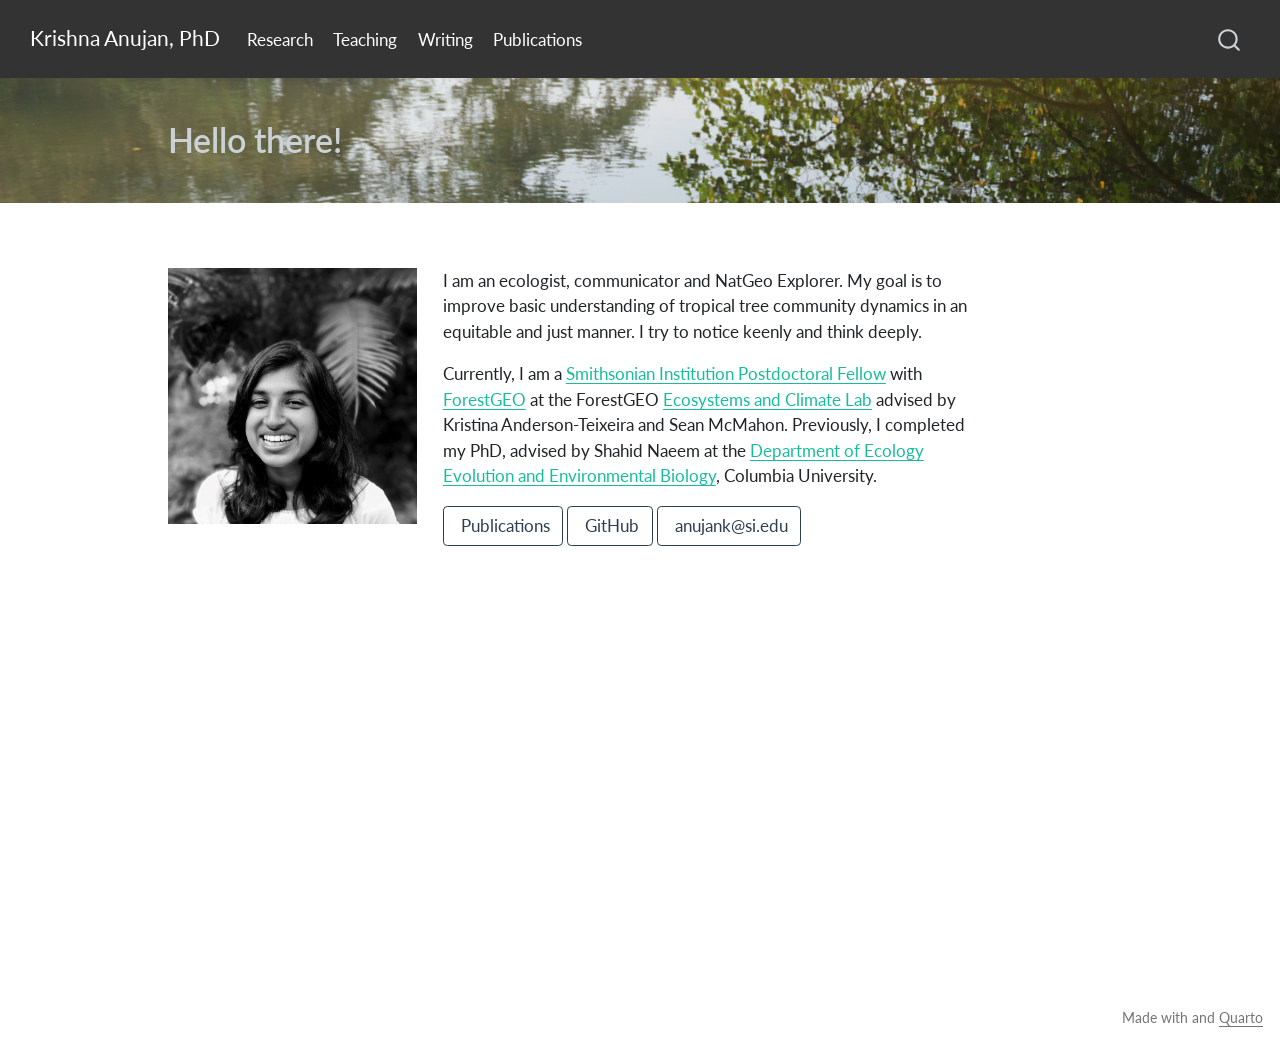
==== docs/index.html @ b7c8607e "added google analytics" ====
<!DOCTYPE html>
<html xmlns="http://www.w3.org/1999/xhtml" lang="en" xml:lang="en"><head>

<meta charset="utf-8">
<meta name="generator" content="quarto-1.6.40">

<meta name="viewport" content="width=device-width, initial-scale=1.0, user-scalable=yes">

<meta name="description" content="Krishna Anujan is a postdoctoral research fellow at the Smithsonian Institution">

<title>Krishna Anujan – Krishna Anujan, PhD</title>
<style>
code{white-space: pre-wrap;}
span.smallcaps{font-variant: small-caps;}
div.columns{display: flex; gap: min(4vw, 1.5em);}
div.column{flex: auto; overflow-x: auto;}
div.hanging-indent{margin-left: 1.5em; text-indent: -1.5em;}
ul.task-list{list-style: none;}
ul.task-list li input[type="checkbox"] {
  width: 0.8em;
  margin: 0 0.8em 0.2em -1em; /* quarto-specific, see https://github.com/quarto-dev/quarto-cli/issues/4556 */ 
  vertical-align: middle;
}
</style>


<script src="site_libs/quarto-nav/quarto-nav.js"></script>
<script src="site_libs/clipboard/clipboard.min.js"></script>
<script src="site_libs/quarto-search/autocomplete.umd.js"></script>
<script src="site_libs/quarto-search/fuse.min.js"></script>
<script src="site_libs/quarto-search/quarto-search.js"></script>
<meta name="quarto:offset" content="./">
<script src="site_libs/quarto-html/quarto.js"></script>
<script src="site_libs/quarto-html/popper.min.js"></script>
<script src="site_libs/quarto-html/tippy.umd.min.js"></script>
<script src="site_libs/quarto-html/anchor.min.js"></script>
<link href="site_libs/quarto-html/tippy.css" rel="stylesheet">
<link href="site_libs/quarto-html/quarto-syntax-highlighting-549806ee2085284f45b00abea8c6df48.css" rel="stylesheet" id="quarto-text-highlighting-styles">
<script src="site_libs/bootstrap/bootstrap.min.js"></script>
<link href="site_libs/bootstrap/bootstrap-icons.css" rel="stylesheet">
<link href="site_libs/bootstrap/bootstrap-f3c2ea88cadbcfb37ba28ffa2c97cfc1.min.css" rel="stylesheet" append-hash="true" id="quarto-bootstrap" data-mode="light">
<link href="site_libs/quarto-contrib/fontawesome6-1.2.0/all.min.css" rel="stylesheet">
<link href="site_libs/quarto-contrib/fontawesome6-1.2.0/latex-fontsize.css" rel="stylesheet">
<script src="site_libs/quarto-contrib/iconify-2.1.0/iconify-icon.min.js"></script>
<script id="quarto-search-options" type="application/json">{
  "location": "navbar",
  "copy-button": false,
  "collapse-after": 3,
  "panel-placement": "end",
  "type": "overlay",
  "limit": 50,
  "keyboard-shortcut": [
    "f",
    "/",
    "s"
  ],
  "show-item-context": false,
  "language": {
    "search-no-results-text": "No results",
    "search-matching-documents-text": "matching documents",
    "search-copy-link-title": "Copy link to search",
    "search-hide-matches-text": "Hide additional matches",
    "search-more-match-text": "more match in this document",
    "search-more-matches-text": "more matches in this document",
    "search-clear-button-title": "Clear",
    "search-text-placeholder": "",
    "search-detached-cancel-button-title": "Cancel",
    "search-submit-button-title": "Submit",
    "search-label": "Search"
  }
}</script>
<script async="" src="https://www.googletagmanager.com/gtag/js?id=G-GZK4DVYK6T"></script>

<script type="text/javascript">

window.dataLayer = window.dataLayer || [];
function gtag(){dataLayer.push(arguments);}
gtag('js', new Date());
gtag('config', 'G-GZK4DVYK6T', { 'anonymize_ip': true});
</script>
<style>

      .quarto-title-block .quarto-title-banner {
        background-image: url(files/profiles/reflection.jpg);
background-size: cover;
      }
</style>


<link rel="stylesheet" href="styles.css">
</head>

<body class="nav-fixed">

<div id="quarto-search-results"></div>
  <header id="quarto-header" class="headroom fixed-top quarto-banner">
    <nav class="navbar navbar-expand-lg " data-bs-theme="dark">
      <div class="navbar-container container-fluid">
      <div class="navbar-brand-container mx-auto">
    <a class="navbar-brand" href="./index.html">
    <span class="navbar-title">Krishna Anujan, PhD</span>
    </a>
  </div>
            <div id="quarto-search" class="" title="Search"></div>
          <button class="navbar-toggler" type="button" data-bs-toggle="collapse" data-bs-target="#navbarCollapse" aria-controls="navbarCollapse" role="menu" aria-expanded="false" aria-label="Toggle navigation" onclick="if (window.quartoToggleHeadroom) { window.quartoToggleHeadroom(); }">
  <span class="navbar-toggler-icon"></span>
</button>
          <div class="collapse navbar-collapse" id="navbarCollapse">
            <ul class="navbar-nav navbar-nav-scroll me-auto">
  <li class="nav-item">
    <a class="nav-link" href="./research.html"> 
<span class="menu-text">Research</span></a>
  </li>  
  <li class="nav-item">
    <a class="nav-link" href="./teaching.html"> 
<span class="menu-text">Teaching</span></a>
  </li>  
  <li class="nav-item">
    <a class="nav-link" href="./writing.html"> 
<span class="menu-text">Writing</span></a>
  </li>  
  <li class="nav-item">
    <a class="nav-link" href="./publications.html"> 
<span class="menu-text">Publications</span></a>
  </li>  
</ul>
            <ul class="navbar-nav navbar-nav-scroll ms-auto">
  <li class="nav-item">
    <a class="nav-link" href="mailto:anujank@si.edu"> 
<span class="menu-text"><iconify-icon role="img" inline="" icon="bi:envelope" style="font-size: 1.1em;" aria-label="Icon envelope from bi Iconify.design set." title="E-mail"></iconify-icon></span></a>
  </li>  
  <li class="nav-item">
    <a class="nav-link" href="https://github.com/krishnaanujan" rel="me"> 
<span class="menu-text"><iconify-icon role="img" inline="" icon="bi:github" style="font-size: 1.1em;" aria-label="Icon github from bi Iconify.design set." title="GitHub"></iconify-icon></span></a>
  </li>  
</ul>
          </div> <!-- /navcollapse -->
            <div class="quarto-navbar-tools">
</div>
      </div> <!-- /container-fluid -->
    </nav>
</header>
<!-- content -->
<header id="title-block-header" class="quarto-title-block default home page-columns page-full">
  <div class="quarto-title-banner page-columns page-full">
    <div class="quarto-title column-body">
      <h1 class="title">Hello there!</h1>
                      </div>
  </div>
    
  
  <div class="quarto-title-meta">

      
    
      
    </div>
    
  
  </header><div id="quarto-content" class="quarto-container page-columns page-rows-contents page-layout-article page-navbar">
<!-- sidebar -->
<!-- margin-sidebar -->
    <div id="quarto-margin-sidebar" class="sidebar margin-sidebar zindex-bottom">
        
    </div>
<!-- main -->
<main class="content quarto-banner-title-block" id="quarto-document-content">





<div class="grid">
<div class="g-col-12 g-col-sm-4">
<p><a href=".\about"><img src=".\files/profiles/profile_bw.jpg" class="img-fluid"></a></p>
<!--  [About me](/about) -->
<!--  [Publications](/publications) -->
</div>
<div class="g-col-12 g-col-sm-8">
<p>I am an ecologist, communicator and NatGeo Explorer. My goal is to improve basic understanding of tropical tree community dynamics in an equitable and just manner. I try to notice keenly and think deeply. <!-- I have been working consistently to bridge gaps between science and society, both through academic research on forest dynamics, mentorship and by working to strengthen human-nature connections through creative communication. --></p>
<p>Currently, I am a <a href="https://fellowships.si.edu/opportunity/smithsonian-institution-fellowship-program-sifp">Smithsonian Institution Postdoctoral Fellow</a> with <a href="https://forestgeo.si.edu/">ForestGEO</a> at the ForestGEO <a href="https://sites.google.com/site/forestecoclimlab/home">Ecosystems and Climate Lab</a> advised by Kristina Anderson-Teixeira and Sean McMahon. Previously, I completed my PhD, advised by Shahid Naeem at the <a href="https://e3b.columbia.edu/">Department of Ecology Evolution and Environmental Biology</a>, Columbia University.</p>
<p><a href="https://scholar.google.com/citations?user=6kEpMSEAAAAJ&amp;hl=en" class="btn btn-outline-primary"><iconify-icon role="img" inline="" icon="academicons:google-scholar-square" style="font-size: 1.1em;" aria-label="Icon google-scholar-square from academicons Iconify.design set." title="Publications"></iconify-icon> Publications</a> <a href="https://github.com/krishnaanujan" class="btn btn-outline-primary"><iconify-icon role="img" inline="" icon="bi:github" style="font-size: 1.1em;" aria-label="Icon github from bi Iconify.design set." title="GitHub"></iconify-icon> GitHub</a> <a href="mailto:anujank@si.edu" class="btn btn-outline-primary"><iconify-icon role="img" inline="" icon="bi:envelope" style="font-size: 1.1em;" aria-label="Icon envelope from bi Iconify.design set." title="E-mail"></iconify-icon> anujank@si.edu</a></p>
</div>
</div>



</main> <!-- /main -->
<script id="quarto-html-after-body" type="application/javascript">
window.document.addEventListener("DOMContentLoaded", function (event) {
  const toggleBodyColorMode = (bsSheetEl) => {
    const mode = bsSheetEl.getAttribute("data-mode");
    const bodyEl = window.document.querySelector("body");
    if (mode === "dark") {
      bodyEl.classList.add("quarto-dark");
      bodyEl.classList.remove("quarto-light");
    } else {
      bodyEl.classList.add("quarto-light");
      bodyEl.classList.remove("quarto-dark");
    }
  }
  const toggleBodyColorPrimary = () => {
    const bsSheetEl = window.document.querySelector("link#quarto-bootstrap");
    if (bsSheetEl) {
      toggleBodyColorMode(bsSheetEl);
    }
  }
  toggleBodyColorPrimary();  
  const icon = "";
  const anchorJS = new window.AnchorJS();
  anchorJS.options = {
    placement: 'right',
    icon: icon
  };
  anchorJS.add('.anchored');
  const isCodeAnnotation = (el) => {
    for (const clz of el.classList) {
      if (clz.startsWith('code-annotation-')) {                     
        return true;
      }
    }
    return false;
  }
  const onCopySuccess = function(e) {
    // button target
    const button = e.trigger;
    // don't keep focus
    button.blur();
    // flash "checked"
    button.classList.add('code-copy-button-checked');
    var currentTitle = button.getAttribute("title");
    button.setAttribute("title", "Copied!");
    let tooltip;
    if (window.bootstrap) {
      button.setAttribute("data-bs-toggle", "tooltip");
      button.setAttribute("data-bs-placement", "left");
      button.setAttribute("data-bs-title", "Copied!");
      tooltip = new bootstrap.Tooltip(button, 
        { trigger: "manual", 
          customClass: "code-copy-button-tooltip",
          offset: [0, -8]});
      tooltip.show();    
    }
    setTimeout(function() {
      if (tooltip) {
        tooltip.hide();
        button.removeAttribute("data-bs-title");
        button.removeAttribute("data-bs-toggle");
        button.removeAttribute("data-bs-placement");
      }
      button.setAttribute("title", currentTitle);
      button.classList.remove('code-copy-button-checked');
    }, 1000);
    // clear code selection
    e.clearSelection();
  }
  const getTextToCopy = function(trigger) {
      const codeEl = trigger.previousElementSibling.cloneNode(true);
      for (const childEl of codeEl.children) {
        if (isCodeAnnotation(childEl)) {
          childEl.remove();
        }
      }
      return codeEl.innerText;
  }
  const clipboard = new window.ClipboardJS('.code-copy-button:not([data-in-quarto-modal])', {
    text: getTextToCopy
  });
  clipboard.on('success', onCopySuccess);
  if (window.document.getElementById('quarto-embedded-source-code-modal')) {
    const clipboardModal = new window.ClipboardJS('.code-copy-button[data-in-quarto-modal]', {
      text: getTextToCopy,
      container: window.document.getElementById('quarto-embedded-source-code-modal')
    });
    clipboardModal.on('success', onCopySuccess);
  }
    var localhostRegex = new RegExp(/^(?:http|https):\/\/localhost\:?[0-9]*\//);
    var mailtoRegex = new RegExp(/^mailto:/);
      var filterRegex = new RegExp('/' + window.location.host + '/');
    var isInternal = (href) => {
        return filterRegex.test(href) || localhostRegex.test(href) || mailtoRegex.test(href);
    }
    // Inspect non-navigation links and adorn them if external
 	var links = window.document.querySelectorAll('a[href]:not(.nav-link):not(.navbar-brand):not(.toc-action):not(.sidebar-link):not(.sidebar-item-toggle):not(.pagination-link):not(.no-external):not([aria-hidden]):not(.dropdown-item):not(.quarto-navigation-tool):not(.about-link)');
    for (var i=0; i<links.length; i++) {
      const link = links[i];
      if (!isInternal(link.href)) {
        // undo the damage that might have been done by quarto-nav.js in the case of
        // links that we want to consider external
        if (link.dataset.originalHref !== undefined) {
          link.href = link.dataset.originalHref;
        }
      }
    }
  function tippyHover(el, contentFn, onTriggerFn, onUntriggerFn) {
    const config = {
      allowHTML: true,
      maxWidth: 500,
      delay: 100,
      arrow: false,
      appendTo: function(el) {
          return el.parentElement;
      },
      interactive: true,
      interactiveBorder: 10,
      theme: 'quarto',
      placement: 'bottom-start',
    };
    if (contentFn) {
      config.content = contentFn;
    }
    if (onTriggerFn) {
      config.onTrigger = onTriggerFn;
    }
    if (onUntriggerFn) {
      config.onUntrigger = onUntriggerFn;
    }
    window.tippy(el, config); 
  }
  const noterefs = window.document.querySelectorAll('a[role="doc-noteref"]');
  for (var i=0; i<noterefs.length; i++) {
    const ref = noterefs[i];
    tippyHover(ref, function() {
      // use id or data attribute instead here
      let href = ref.getAttribute('data-footnote-href') || ref.getAttribute('href');
      try { href = new URL(href).hash; } catch {}
      const id = href.replace(/^#\/?/, "");
      const note = window.document.getElementById(id);
      if (note) {
        return note.innerHTML;
      } else {
        return "";
      }
    });
  }
  const xrefs = window.document.querySelectorAll('a.quarto-xref');
  const processXRef = (id, note) => {
    // Strip column container classes
    const stripColumnClz = (el) => {
      el.classList.remove("page-full", "page-columns");
      if (el.children) {
        for (const child of el.children) {
          stripColumnClz(child);
        }
      }
    }
    stripColumnClz(note)
    if (id === null || id.startsWith('sec-')) {
      // Special case sections, only their first couple elements
      const container = document.createElement("div");
      if (note.children && note.children.length > 2) {
        container.appendChild(note.children[0].cloneNode(true));
        for (let i = 1; i < note.children.length; i++) {
          const child = note.children[i];
          if (child.tagName === "P" && child.innerText === "") {
            continue;
          } else {
            container.appendChild(child.cloneNode(true));
            break;
          }
        }
        if (window.Quarto?.typesetMath) {
          window.Quarto.typesetMath(container);
        }
        return container.innerHTML
      } else {
        if (window.Quarto?.typesetMath) {
          window.Quarto.typesetMath(note);
        }
        return note.innerHTML;
      }
    } else {
      // Remove any anchor links if they are present
      const anchorLink = note.querySelector('a.anchorjs-link');
      if (anchorLink) {
        anchorLink.remove();
      }
      if (window.Quarto?.typesetMath) {
        window.Quarto.typesetMath(note);
      }
      if (note.classList.contains("callout")) {
        return note.outerHTML;
      } else {
        return note.innerHTML;
      }
    }
  }
  for (var i=0; i<xrefs.length; i++) {
    const xref = xrefs[i];
    tippyHover(xref, undefined, function(instance) {
      instance.disable();
      let url = xref.getAttribute('href');
      let hash = undefined; 
      if (url.startsWith('#')) {
        hash = url;
      } else {
        try { hash = new URL(url).hash; } catch {}
      }
      if (hash) {
        const id = hash.replace(/^#\/?/, "");
        const note = window.document.getElementById(id);
        if (note !== null) {
          try {
            const html = processXRef(id, note.cloneNode(true));
            instance.setContent(html);
          } finally {
            instance.enable();
            instance.show();
          }
        } else {
          // See if we can fetch this
          fetch(url.split('#')[0])
          .then(res => res.text())
          .then(html => {
            const parser = new DOMParser();
            const htmlDoc = parser.parseFromString(html, "text/html");
            const note = htmlDoc.getElementById(id);
            if (note !== null) {
              const html = processXRef(id, note);
              instance.setContent(html);
            } 
          }).finally(() => {
            instance.enable();
            instance.show();
          });
        }
      } else {
        // See if we can fetch a full url (with no hash to target)
        // This is a special case and we should probably do some content thinning / targeting
        fetch(url)
        .then(res => res.text())
        .then(html => {
          const parser = new DOMParser();
          const htmlDoc = parser.parseFromString(html, "text/html");
          const note = htmlDoc.querySelector('main.content');
          if (note !== null) {
            // This should only happen for chapter cross references
            // (since there is no id in the URL)
            // remove the first header
            if (note.children.length > 0 && note.children[0].tagName === "HEADER") {
              note.children[0].remove();
            }
            const html = processXRef(null, note);
            instance.setContent(html);
          } 
        }).finally(() => {
          instance.enable();
          instance.show();
        });
      }
    }, function(instance) {
    });
  }
      let selectedAnnoteEl;
      const selectorForAnnotation = ( cell, annotation) => {
        let cellAttr = 'data-code-cell="' + cell + '"';
        let lineAttr = 'data-code-annotation="' +  annotation + '"';
        const selector = 'span[' + cellAttr + '][' + lineAttr + ']';
        return selector;
      }
      const selectCodeLines = (annoteEl) => {
        const doc = window.document;
        const targetCell = annoteEl.getAttribute("data-target-cell");
        const targetAnnotation = annoteEl.getAttribute("data-target-annotation");
        const annoteSpan = window.document.querySelector(selectorForAnnotation(targetCell, targetAnnotation));
        const lines = annoteSpan.getAttribute("data-code-lines").split(",");
        const lineIds = lines.map((line) => {
          return targetCell + "-" + line;
        })
        let top = null;
        let height = null;
        let parent = null;
        if (lineIds.length > 0) {
            //compute the position of the single el (top and bottom and make a div)
            const el = window.document.getElementById(lineIds[0]);
            top = el.offsetTop;
            height = el.offsetHeight;
            parent = el.parentElement.parentElement;
          if (lineIds.length > 1) {
            const lastEl = window.document.getElementById(lineIds[lineIds.length - 1]);
            const bottom = lastEl.offsetTop + lastEl.offsetHeight;
            height = bottom - top;
          }
          if (top !== null && height !== null && parent !== null) {
            // cook up a div (if necessary) and position it 
            let div = window.document.getElementById("code-annotation-line-highlight");
            if (div === null) {
              div = window.document.createElement("div");
              div.setAttribute("id", "code-annotation-line-highlight");
              div.style.position = 'absolute';
              parent.appendChild(div);
            }
            div.style.top = top - 2 + "px";
            div.style.height = height + 4 + "px";
            div.style.left = 0;
            let gutterDiv = window.document.getElementById("code-annotation-line-highlight-gutter");
            if (gutterDiv === null) {
              gutterDiv = window.document.createElement("div");
              gutterDiv.setAttribute("id", "code-annotation-line-highlight-gutter");
              gutterDiv.style.position = 'absolute';
              const codeCell = window.document.getElementById(targetCell);
              const gutter = codeCell.querySelector('.code-annotation-gutter');
              gutter.appendChild(gutterDiv);
            }
            gutterDiv.style.top = top - 2 + "px";
            gutterDiv.style.height = height + 4 + "px";
          }
          selectedAnnoteEl = annoteEl;
        }
      };
      const unselectCodeLines = () => {
        const elementsIds = ["code-annotation-line-highlight", "code-annotation-line-highlight-gutter"];
        elementsIds.forEach((elId) => {
          const div = window.document.getElementById(elId);
          if (div) {
            div.remove();
          }
        });
        selectedAnnoteEl = undefined;
      };
        // Handle positioning of the toggle
    window.addEventListener(
      "resize",
      throttle(() => {
        elRect = undefined;
        if (selectedAnnoteEl) {
          selectCodeLines(selectedAnnoteEl);
        }
      }, 10)
    );
    function throttle(fn, ms) {
    let throttle = false;
    let timer;
      return (...args) => {
        if(!throttle) { // first call gets through
            fn.apply(this, args);
            throttle = true;
        } else { // all the others get throttled
            if(timer) clearTimeout(timer); // cancel #2
            timer = setTimeout(() => {
              fn.apply(this, args);
              timer = throttle = false;
            }, ms);
        }
      };
    }
      // Attach click handler to the DT
      const annoteDls = window.document.querySelectorAll('dt[data-target-cell]');
      for (const annoteDlNode of annoteDls) {
        annoteDlNode.addEventListener('click', (event) => {
          const clickedEl = event.target;
          if (clickedEl !== selectedAnnoteEl) {
            unselectCodeLines();
            const activeEl = window.document.querySelector('dt[data-target-cell].code-annotation-active');
            if (activeEl) {
              activeEl.classList.remove('code-annotation-active');
            }
            selectCodeLines(clickedEl);
            clickedEl.classList.add('code-annotation-active');
          } else {
            // Unselect the line
            unselectCodeLines();
            clickedEl.classList.remove('code-annotation-active');
          }
        });
      }
  const findCites = (el) => {
    const parentEl = el.parentElement;
    if (parentEl) {
      const cites = parentEl.dataset.cites;
      if (cites) {
        return {
          el,
          cites: cites.split(' ')
        };
      } else {
        return findCites(el.parentElement)
      }
    } else {
      return undefined;
    }
  };
  var bibliorefs = window.document.querySelectorAll('a[role="doc-biblioref"]');
  for (var i=0; i<bibliorefs.length; i++) {
    const ref = bibliorefs[i];
    const citeInfo = findCites(ref);
    if (citeInfo) {
      tippyHover(citeInfo.el, function() {
        var popup = window.document.createElement('div');
        citeInfo.cites.forEach(function(cite) {
          var citeDiv = window.document.createElement('div');
          citeDiv.classList.add('hanging-indent');
          citeDiv.classList.add('csl-entry');
          var biblioDiv = window.document.getElementById('ref-' + cite);
          if (biblioDiv) {
            citeDiv.innerHTML = biblioDiv.innerHTML;
          }
          popup.appendChild(citeDiv);
        });
        return popup.innerHTML;
      });
    }
  }
});
</script>
</div> <!-- /content -->
<footer class="footer">
  <div class="nav-footer">
    <div class="nav-footer-left">
      &nbsp;
    </div>   
    <div class="nav-footer-center">
      &nbsp;
    </div>
    <div class="nav-footer-right">
<p><span class="faux-block">Made with <i class="fa-brands fa-r-project" aria-label="r-project"></i> and <a href="https://quarto.org/">Quarto</a></span></p>
</div>
  </div>
</footer>




</body></html>
---- docs/site_libs/quarto-html/tippy.css ----
.tippy-box[data-animation=fade][data-state=hidden]{opacity:0}[data-tippy-root]{max-width:calc(100vw - 10px)}.tippy-box{position:relative;background-color:#333;color:#fff;border-radius:4px;font-size:14px;line-height:1.4;white-space:normal;outline:0;transition-property:transform,visibility,opacity}.tippy-box[data-placement^=top]>.tippy-arrow{bottom:0}.tippy-box[data-placement^=top]>.tippy-arrow:before{bottom:-7px;left:0;border-width:8px 8px 0;border-top-color:initial;transform-origin:center top}.tippy-box[data-placement^=bottom]>.tippy-arrow{top:0}.tippy-box[data-placement^=bottom]>.tippy-arrow:before{top:-7px;left:0;border-width:0 8px 8px;border-bottom-color:initial;transform-origin:center bottom}.tippy-box[data-placement^=left]>.tippy-arrow{right:0}.tippy-box[data-placement^=left]>.tippy-arrow:before{border-width:8px 0 8px 8px;border-left-color:initial;right:-7px;transform-origin:center left}.tippy-box[data-placement^=right]>.tippy-arrow{left:0}.tippy-box[data-placement^=right]>.tippy-arrow:before{left:-7px;border-width:8px 8px 8px 0;border-right-color:initial;transform-origin:center right}.tippy-box[data-inertia][data-state=visible]{transition-timing-function:cubic-bezier(.54,1.5,.38,1.11)}.tippy-arrow{width:16px;height:16px;color:#333}.tippy-arrow:before{content:"";position:absolute;border-color:transparent;border-style:solid}.tippy-content{position:relative;padding:5px 9px;z-index:1}
---- docs/site_libs/quarto-html/quarto-syntax-highlighting-549806ee2085284f45b00abea8c6df48.css ----
/* quarto syntax highlight colors */
:root {
  --quarto-hl-ot-color: #003B4F;
  --quarto-hl-at-color: #657422;
  --quarto-hl-ss-color: #20794D;
  --quarto-hl-an-color: #5E5E5E;
  --quarto-hl-fu-color: #4758AB;
  --quarto-hl-st-color: #20794D;
  --quarto-hl-cf-color: #003B4F;
  --quarto-hl-op-color: #5E5E5E;
  --quarto-hl-er-color: #AD0000;
  --quarto-hl-bn-color: #AD0000;
  --quarto-hl-al-color: #AD0000;
  --quarto-hl-va-color: #111111;
  --quarto-hl-bu-color: inherit;
  --quarto-hl-ex-color: inherit;
  --quarto-hl-pp-color: #AD0000;
  --quarto-hl-in-color: #5E5E5E;
  --quarto-hl-vs-color: #20794D;
  --quarto-hl-wa-color: #5E5E5E;
  --quarto-hl-do-color: #5E5E5E;
  --quarto-hl-im-color: #00769E;
  --quarto-hl-ch-color: #20794D;
  --quarto-hl-dt-color: #AD0000;
  --quarto-hl-fl-color: #AD0000;
  --quarto-hl-co-color: #5E5E5E;
  --quarto-hl-cv-color: #5E5E5E;
  --quarto-hl-cn-color: #8f5902;
  --quarto-hl-sc-color: #5E5E5E;
  --quarto-hl-dv-color: #AD0000;
  --quarto-hl-kw-color: #003B4F;
}

/* other quarto variables */
:root {
  --quarto-font-monospace: SFMono-Regular, Menlo, Monaco, Consolas, "Liberation Mono", "Courier New", monospace;
}

pre > code.sourceCode > span {
  color: #003B4F;
}

code span {
  color: #003B4F;
}

code.sourceCode > span {
  color: #003B4F;
}

div.sourceCode,
div.sourceCode pre.sourceCode {
  color: #003B4F;
}

code span.ot {
  color: #003B4F;
  font-style: inherit;
}

code span.at {
  color: #657422;
  font-style: inherit;
}

code span.ss {
  color: #20794D;
  font-style: inherit;
}

code span.an {
  color: #5E5E5E;
  font-style: inherit;
}

code span.fu {
  color: #4758AB;
  font-style: inherit;
}

code span.st {
  color: #20794D;
  font-style: inherit;
}

code span.cf {
  color: #003B4F;
  font-weight: bold;
  font-style: inherit;
}

code span.op {
  color: #5E5E5E;
  font-style: inherit;
}

code span.er {
  color: #AD0000;
  font-style: inherit;
}

code span.bn {
  color: #AD0000;
  font-style: inherit;
}

code span.al {
  color: #AD0000;
  font-style: inherit;
}

code span.va {
  color: #111111;
  font-style: inherit;
}

code span.bu {
  font-style: inherit;
}

code span.ex {
  font-style: inherit;
}

code span.pp {
  color: #AD0000;
  font-style: inherit;
}

code span.in {
  color: #5E5E5E;
  font-style: inherit;
}

code span.vs {
  color: #20794D;
  font-style: inherit;
}

code span.wa {
  color: #5E5E5E;
  font-style: italic;
}

code span.do {
  color: #5E5E5E;
  font-style: italic;
}

code span.im {
  color: #00769E;
  font-style: inherit;
}

code span.ch {
  color: #20794D;
  font-style: inherit;
}

code span.dt {
  color: #AD0000;
  font-style: inherit;
}

code span.fl {
  color: #AD0000;
  font-style: inherit;
}

code span.co {
  color: #5E5E5E;
  font-style: inherit;
}

code span.cv {
  color: #5E5E5E;
  font-style: italic;
}

code span.cn {
  color: #8f5902;
  font-style: inherit;
}

code span.sc {
  color: #5E5E5E;
  font-style: inherit;
}

code span.dv {
  color: #AD0000;
  font-style: inherit;
}

code span.kw {
  color: #003B4F;
  font-weight: bold;
  font-style: inherit;
}

.prevent-inlining {
  content: "</";
}

/*# sourceMappingURL=ae99138f4fbc2fb4c9f5e5cd69c22459.css.map */
---- docs/site_libs/quarto-contrib/fontawesome6-1.2.0/latex-fontsize.css ----
.fa-tiny {
  font-size: 0.5em;
}
.fa-scriptsize {
  font-size: 0.7em;
}
.fa-footnotesize {
  font-size: 0.8em;
}
.fa-small {
  font-size: 0.9em;
}
.fa-normalsize {
  font-size: 1em;
}
.fa-large {
  font-size: 1.2em;
}
.fa-Large {
  font-size: 1.5em;
}
.fa-LARGE {
  font-size: 1.75em;
}
.fa-huge {
  font-size: 2em;
}
.fa-Huge {
  font-size: 2.5em;
}
---- docs/styles.css ----
/* css styles */

/* Navbar styles */
.navbar {
    background-color: #333;
    /* Navbar background color */
    color: #fff;
    /* Navbar text color */
}

.navbar a {
    color: #fff;
    /* Navbar link color */
}

.navbar a:hover {
    color: #ddd;
    /* Navbar link color on hover */
}
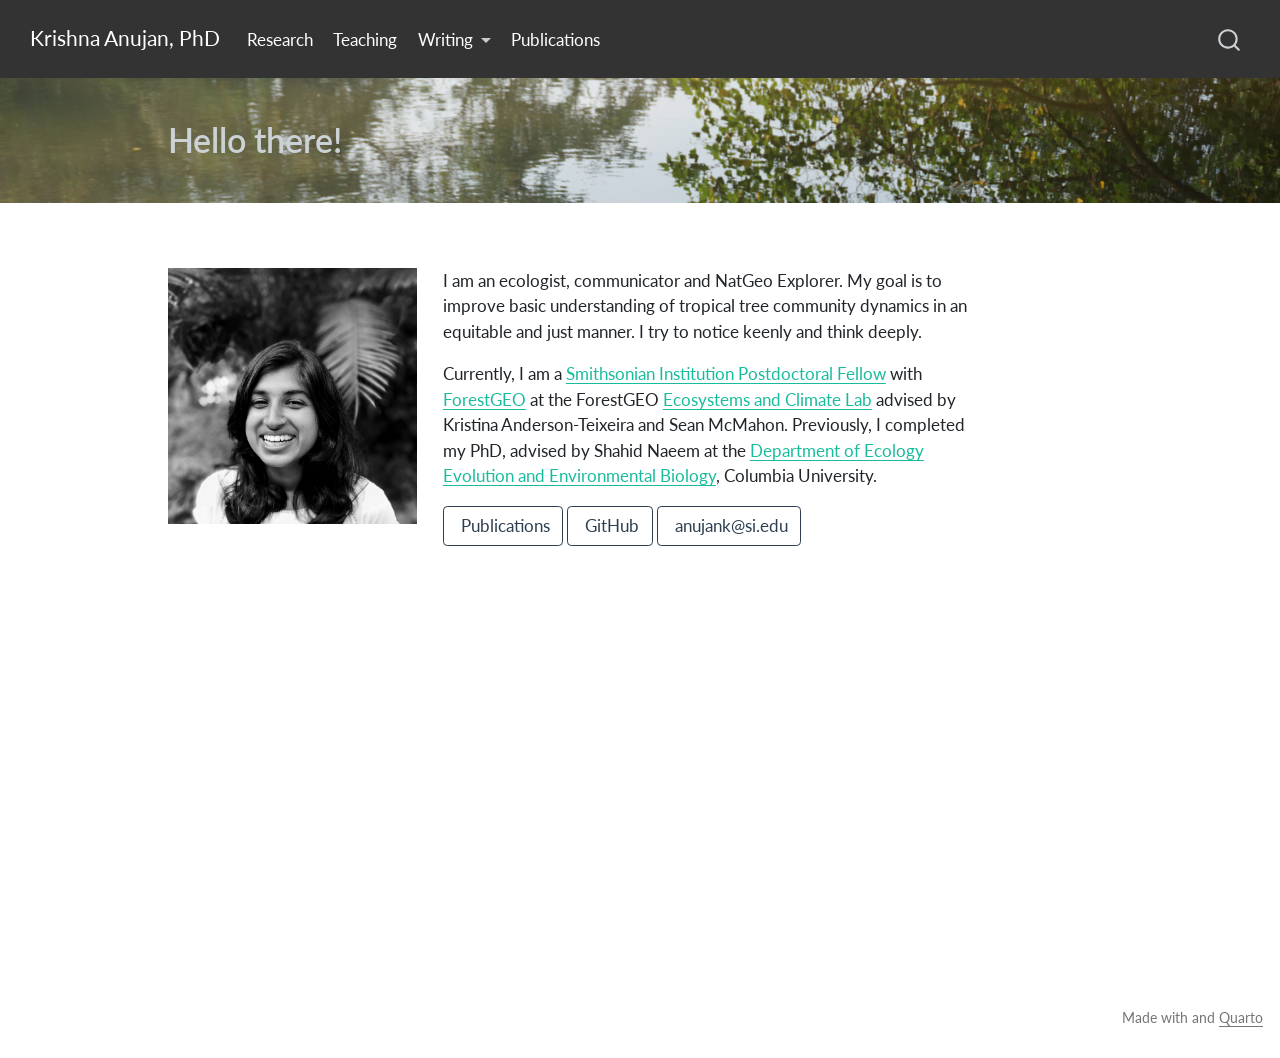
==== commit d4340c15: "malayalam page, navbar edit" ====
--- a/docs/index.html
+++ b/docs/index.html
@@ -115,10 +115,21 @@
     <a class="nav-link" href="./teaching.html"> 
 <span class="menu-text">Teaching</span></a>
   </li>  
-  <li class="nav-item">
-    <a class="nav-link" href="./writing.html"> 
-<span class="menu-text">Writing</span></a>
+  <li class="nav-item dropdown ">
+    <a class="nav-link dropdown-toggle" href="#" id="nav-menu-writing" role="link" data-bs-toggle="dropdown" aria-expanded="false">
+ <span class="menu-text">Writing</span>
+    </a>
+    <ul class="dropdown-menu" aria-labelledby="nav-menu-writing">    
+        <li>
+    <a class="dropdown-item" href="./writing.html">
+ <span class="dropdown-text">English</span></a>
   </li>  
+        <li>
+    <a class="dropdown-item" href="./writing_mal.html">
+ <span class="dropdown-text">Malayalam</span></a>
+  </li>  
+    </ul>
+  </li>
   <li class="nav-item">
     <a class="nav-link" href="./publications.html"> 
 <span class="menu-text">Publications</span></a>
--- a/docs/styles.css
+++ b/docs/styles.css
@@ -16,4 +16,17 @@
 .navbar a:hover {
     color: #ddd;
     /* Navbar link color on hover */
+}
+
+.navbar .dropdown-menu>li>a {
+    background-color: #333;
+    /* Change this to your desired text color */
+}
+
+.navbar .dropdown-menu>li>a:hover,
+.navbar .dropdown-menu>li>a:focus {
+    background-color: #333;
+    /* Change this to your desired highlight color */
+    color: #cccccc;
+    /* Change this to your desired text color */
 }
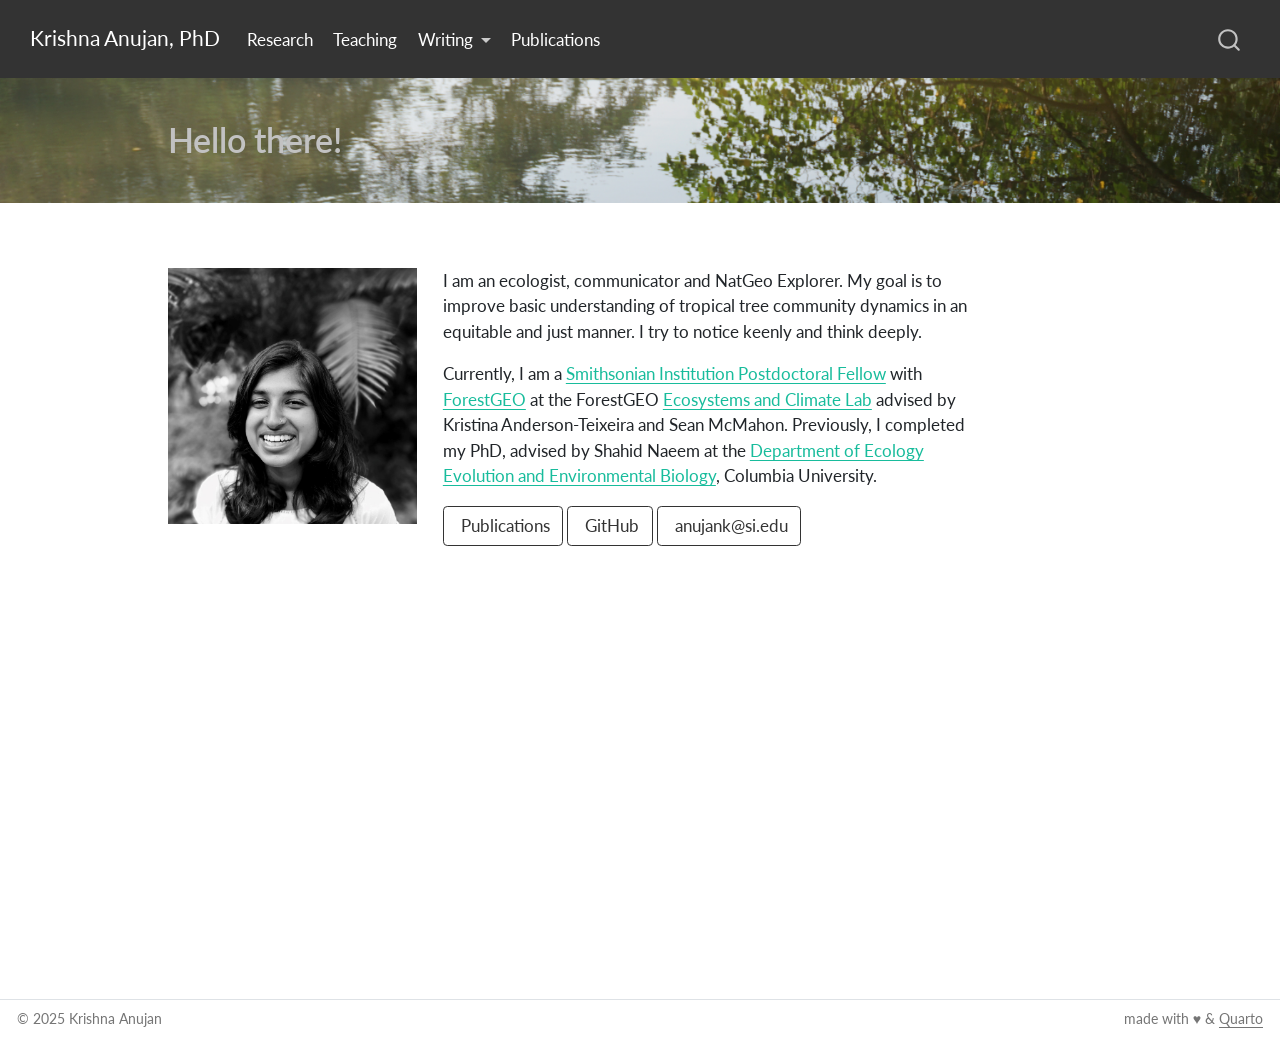
==== commit 937b878c: "changed primary colour + footer" ====
--- a/docs/index.html
+++ b/docs/index.html
@@ -38,9 +38,7 @@
 <link href="site_libs/quarto-html/quarto-syntax-highlighting-549806ee2085284f45b00abea8c6df48.css" rel="stylesheet" id="quarto-text-highlighting-styles">
 <script src="site_libs/bootstrap/bootstrap.min.js"></script>
 <link href="site_libs/bootstrap/bootstrap-icons.css" rel="stylesheet">
-<link href="site_libs/bootstrap/bootstrap-f3c2ea88cadbcfb37ba28ffa2c97cfc1.min.css" rel="stylesheet" append-hash="true" id="quarto-bootstrap" data-mode="light">
-<link href="site_libs/quarto-contrib/fontawesome6-1.2.0/all.min.css" rel="stylesheet">
-<link href="site_libs/quarto-contrib/fontawesome6-1.2.0/latex-fontsize.css" rel="stylesheet">
+<link href="site_libs/bootstrap/bootstrap-8e1fa1fc6479b1ea05aa862d0006f649.min.css" rel="stylesheet" append-hash="true" id="quarto-bootstrap" data-mode="light">
 <script src="site_libs/quarto-contrib/iconify-2.1.0/iconify-icon.min.js"></script>
 <script id="quarto-search-options" type="application/json">{
   "location": "navbar",
@@ -618,13 +616,13 @@
 <footer class="footer">
   <div class="nav-footer">
     <div class="nav-footer-left">
-      &nbsp;
-    </div>   
+<p>© 2025 Krishna Anujan</p>
+</div>   
     <div class="nav-footer-center">
       &nbsp;
     </div>
     <div class="nav-footer-right">
-<p><span class="faux-block">Made with <i class="fa-brands fa-r-project" aria-label="r-project"></i> and <a href="https://quarto.org/">Quarto</a></span></p>
+<p>made with ︎♥️ &amp; <a href="https://quarto.org">Quarto</a></p>
 </div>
   </div>
 </footer>
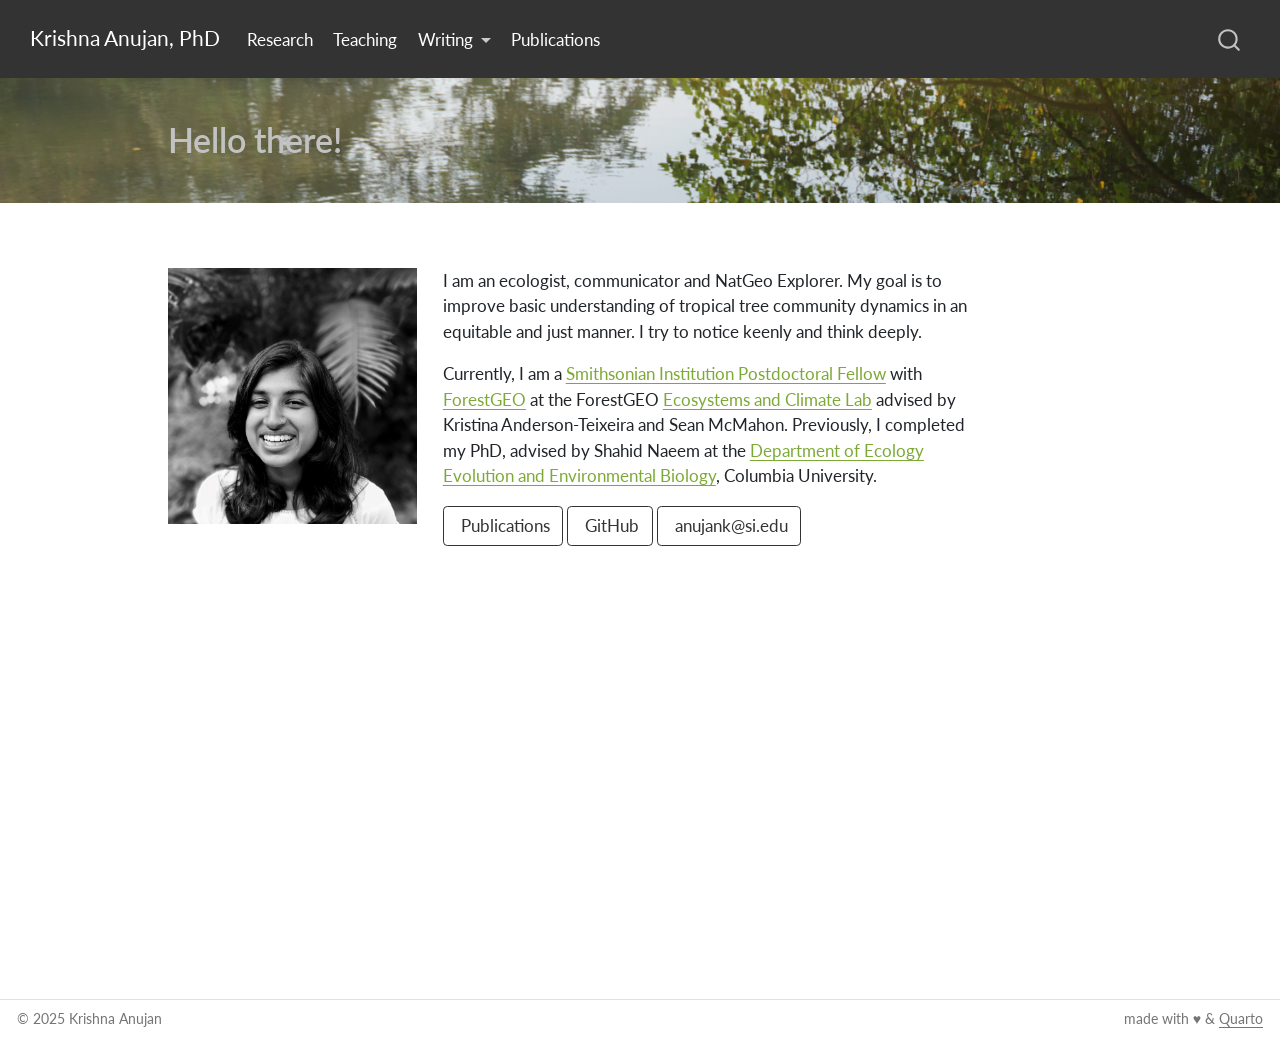
==== commit 3fdab304: "update link colour, change csl" ====
--- a/docs/index.html
+++ b/docs/index.html
@@ -38,7 +38,7 @@
 <link href="site_libs/quarto-html/quarto-syntax-highlighting-549806ee2085284f45b00abea8c6df48.css" rel="stylesheet" id="quarto-text-highlighting-styles">
 <script src="site_libs/bootstrap/bootstrap.min.js"></script>
 <link href="site_libs/bootstrap/bootstrap-icons.css" rel="stylesheet">
-<link href="site_libs/bootstrap/bootstrap-8e1fa1fc6479b1ea05aa862d0006f649.min.css" rel="stylesheet" append-hash="true" id="quarto-bootstrap" data-mode="light">
+<link href="site_libs/bootstrap/bootstrap-78fa14a90d17cc9afc9903ae2fa1376f.min.css" rel="stylesheet" append-hash="true" id="quarto-bootstrap" data-mode="light">
 <script src="site_libs/quarto-contrib/iconify-2.1.0/iconify-icon.min.js"></script>
 <script id="quarto-search-options" type="application/json">{
   "location": "navbar",
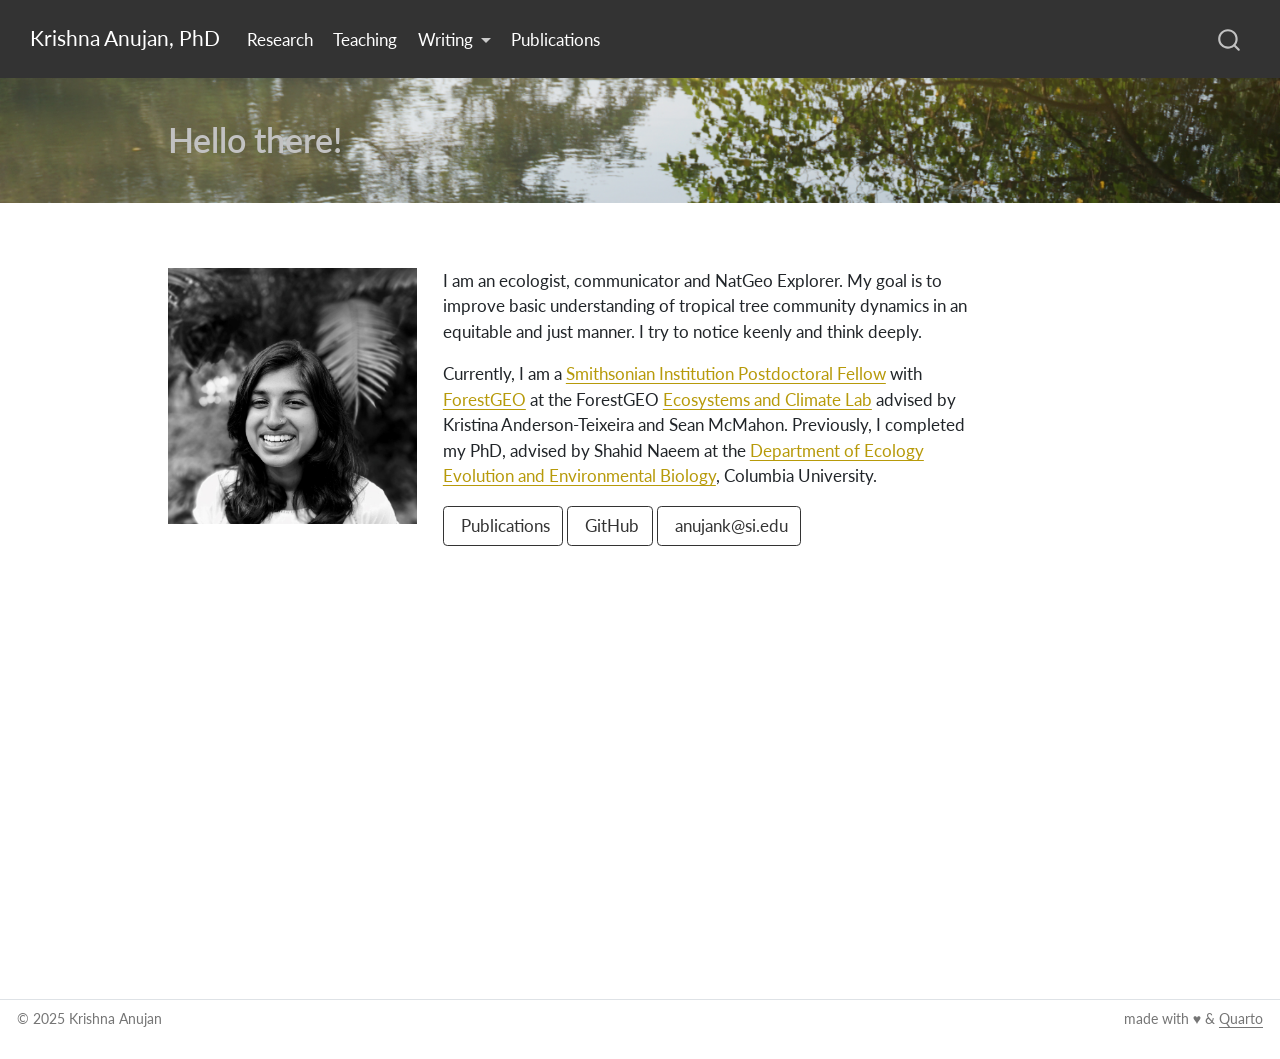
==== commit 913cd14f: "change link colour, fix grid issue number pubs" ====
--- a/docs/index.html
+++ b/docs/index.html
@@ -38,7 +38,7 @@
 <link href="site_libs/quarto-html/quarto-syntax-highlighting-549806ee2085284f45b00abea8c6df48.css" rel="stylesheet" id="quarto-text-highlighting-styles">
 <script src="site_libs/bootstrap/bootstrap.min.js"></script>
 <link href="site_libs/bootstrap/bootstrap-icons.css" rel="stylesheet">
-<link href="site_libs/bootstrap/bootstrap-78fa14a90d17cc9afc9903ae2fa1376f.min.css" rel="stylesheet" append-hash="true" id="quarto-bootstrap" data-mode="light">
+<link href="site_libs/bootstrap/bootstrap-e8a2b9d42ad9f5bc5cf242f062591f68.min.css" rel="stylesheet" append-hash="true" id="quarto-bootstrap" data-mode="light">
 <script src="site_libs/quarto-contrib/iconify-2.1.0/iconify-icon.min.js"></script>
 <script id="quarto-search-options" type="application/json">{
   "location": "navbar",
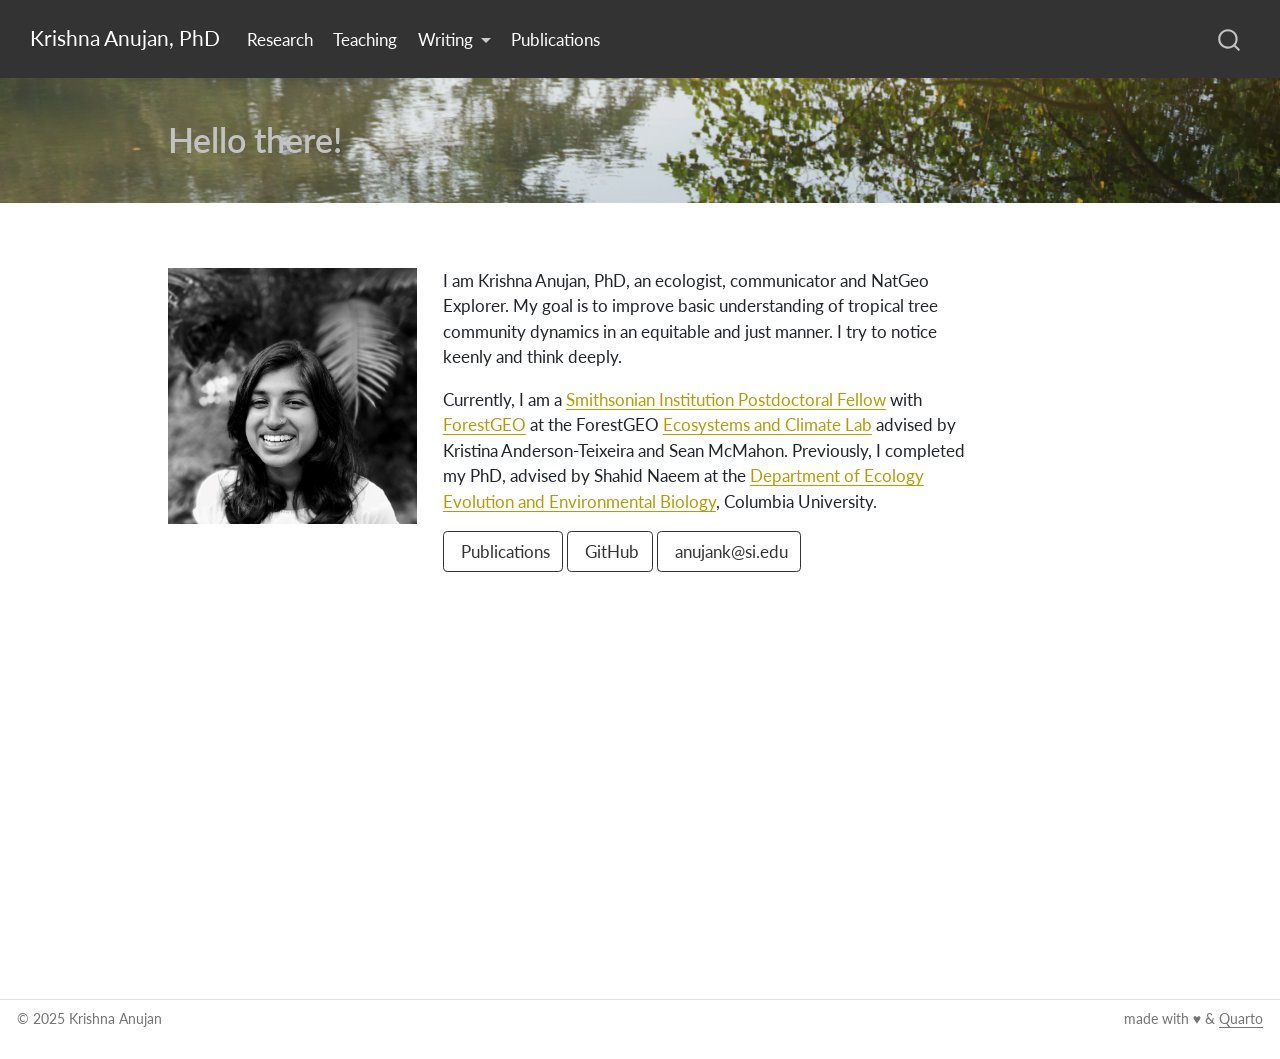
==== commit 094dec93: "trying some descriptions for SEO" ====
--- a/docs/index.html
+++ b/docs/index.html
@@ -6,7 +6,7 @@
 
 <meta name="viewport" content="width=device-width, initial-scale=1.0, user-scalable=yes">
 
-<meta name="description" content="Krishna Anujan is a postdoctoral research fellow at the Smithsonian Institution">
+<meta name="description" content="Personal website of Krishna Anujan, a postdoctoral research fellow at the Smithsonian Institution">
 
 <title>Krishna Anujan – Krishna Anujan, PhD</title>
 <style>
@@ -186,7 +186,7 @@
 <!--  [Publications](/publications) -->
 </div>
 <div class="g-col-12 g-col-sm-8">
-<p>I am an ecologist, communicator and NatGeo Explorer. My goal is to improve basic understanding of tropical tree community dynamics in an equitable and just manner. I try to notice keenly and think deeply. <!-- I have been working consistently to bridge gaps between science and society, both through academic research on forest dynamics, mentorship and by working to strengthen human-nature connections through creative communication. --></p>
+<p>I am Krishna Anujan, PhD, an ecologist, communicator and NatGeo Explorer. My goal is to improve basic understanding of tropical tree community dynamics in an equitable and just manner. I try to notice keenly and think deeply. <!-- I have been working consistently to bridge gaps between science and society, both through academic research on forest dynamics, mentorship and by working to strengthen human-nature connections through creative communication. --></p>
 <p>Currently, I am a <a href="https://fellowships.si.edu/opportunity/smithsonian-institution-fellowship-program-sifp">Smithsonian Institution Postdoctoral Fellow</a> with <a href="https://forestgeo.si.edu/">ForestGEO</a> at the ForestGEO <a href="https://sites.google.com/site/forestecoclimlab/home">Ecosystems and Climate Lab</a> advised by Kristina Anderson-Teixeira and Sean McMahon. Previously, I completed my PhD, advised by Shahid Naeem at the <a href="https://e3b.columbia.edu/">Department of Ecology Evolution and Environmental Biology</a>, Columbia University.</p>
 <p><a href="https://scholar.google.com/citations?user=6kEpMSEAAAAJ&amp;hl=en" class="btn btn-outline-primary"><iconify-icon role="img" inline="" icon="academicons:google-scholar-square" style="font-size: 1.1em;" aria-label="Icon google-scholar-square from academicons Iconify.design set." title="Publications"></iconify-icon> Publications</a> <a href="https://github.com/krishnaanujan" class="btn btn-outline-primary"><iconify-icon role="img" inline="" icon="bi:github" style="font-size: 1.1em;" aria-label="Icon github from bi Iconify.design set." title="GitHub"></iconify-icon> GitHub</a> <a href="mailto:anujank@si.edu" class="btn btn-outline-primary"><iconify-icon role="img" inline="" icon="bi:envelope" style="font-size: 1.1em;" aria-label="Icon envelope from bi Iconify.design set." title="E-mail"></iconify-icon> anujank@si.edu</a></p>
 </div>
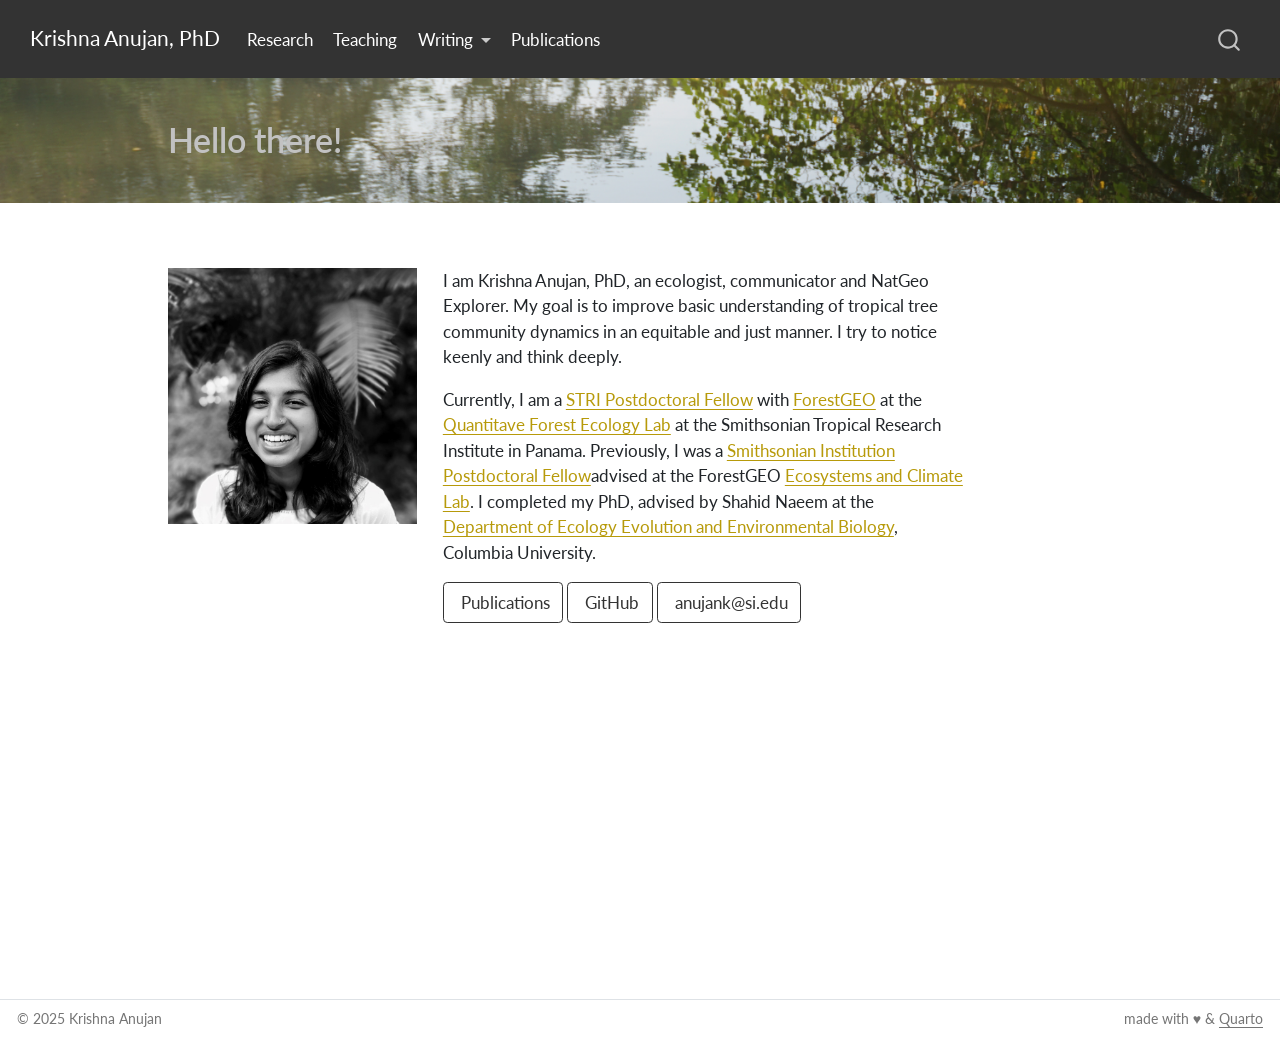
==== commit f4b02896: "updated about and research" ====
--- a/docs/index.html
+++ b/docs/index.html
@@ -187,7 +187,7 @@
 </div>
 <div class="g-col-12 g-col-sm-8">
 <p>I am Krishna Anujan, PhD, an ecologist, communicator and NatGeo Explorer. My goal is to improve basic understanding of tropical tree community dynamics in an equitable and just manner. I try to notice keenly and think deeply. <!-- I have been working consistently to bridge gaps between science and society, both through academic research on forest dynamics, mentorship and by working to strengthen human-nature connections through creative communication. --></p>
-<p>Currently, I am a <a href="https://fellowships.si.edu/opportunity/smithsonian-institution-fellowship-program-sifp">Smithsonian Institution Postdoctoral Fellow</a> with <a href="https://forestgeo.si.edu/">ForestGEO</a> at the ForestGEO <a href="https://sites.google.com/site/forestecoclimlab/home">Ecosystems and Climate Lab</a> advised by Kristina Anderson-Teixeira and Sean McMahon. Previously, I completed my PhD, advised by Shahid Naeem at the <a href="https://e3b.columbia.edu/">Department of Ecology Evolution and Environmental Biology</a>, Columbia University.</p>
+<p>Currently, I am a <a href="https://www.stri.org/programs/stri-postdoctoral-fellowship">STRI Postdoctoral Fellow</a> with <a href="https://forestgeo.si.edu/">ForestGEO</a> at the <a href="https://hmullerlandau.com/about-2/">Quantitave Forest Ecology Lab</a> at the Smithsonian Tropical Research Institute in Panama. Previously, I was a <a href="https://fellowships.si.edu/opportunity/smithsonian-institution-fellowship-program-sifp">Smithsonian Institution Postdoctoral Fellow</a>advised at the ForestGEO <a href="https://sites.google.com/site/forestecoclimlab/home">Ecosystems and Climate Lab</a>. I completed my PhD, advised by Shahid Naeem at the <a href="https://e3b.columbia.edu/">Department of Ecology Evolution and Environmental Biology</a>, Columbia University.</p>
 <p><a href="https://scholar.google.com/citations?user=6kEpMSEAAAAJ&amp;hl=en" class="btn btn-outline-primary"><iconify-icon role="img" inline="" icon="academicons:google-scholar-square" style="font-size: 1.1em;" aria-label="Icon google-scholar-square from academicons Iconify.design set." title="Publications"></iconify-icon> Publications</a> <a href="https://github.com/krishnaanujan" class="btn btn-outline-primary"><iconify-icon role="img" inline="" icon="bi:github" style="font-size: 1.1em;" aria-label="Icon github from bi Iconify.design set." title="GitHub"></iconify-icon> GitHub</a> <a href="mailto:anujank@si.edu" class="btn btn-outline-primary"><iconify-icon role="img" inline="" icon="bi:envelope" style="font-size: 1.1em;" aria-label="Icon envelope from bi Iconify.design set." title="E-mail"></iconify-icon> anujank@si.edu</a></p>
 </div>
 </div>
